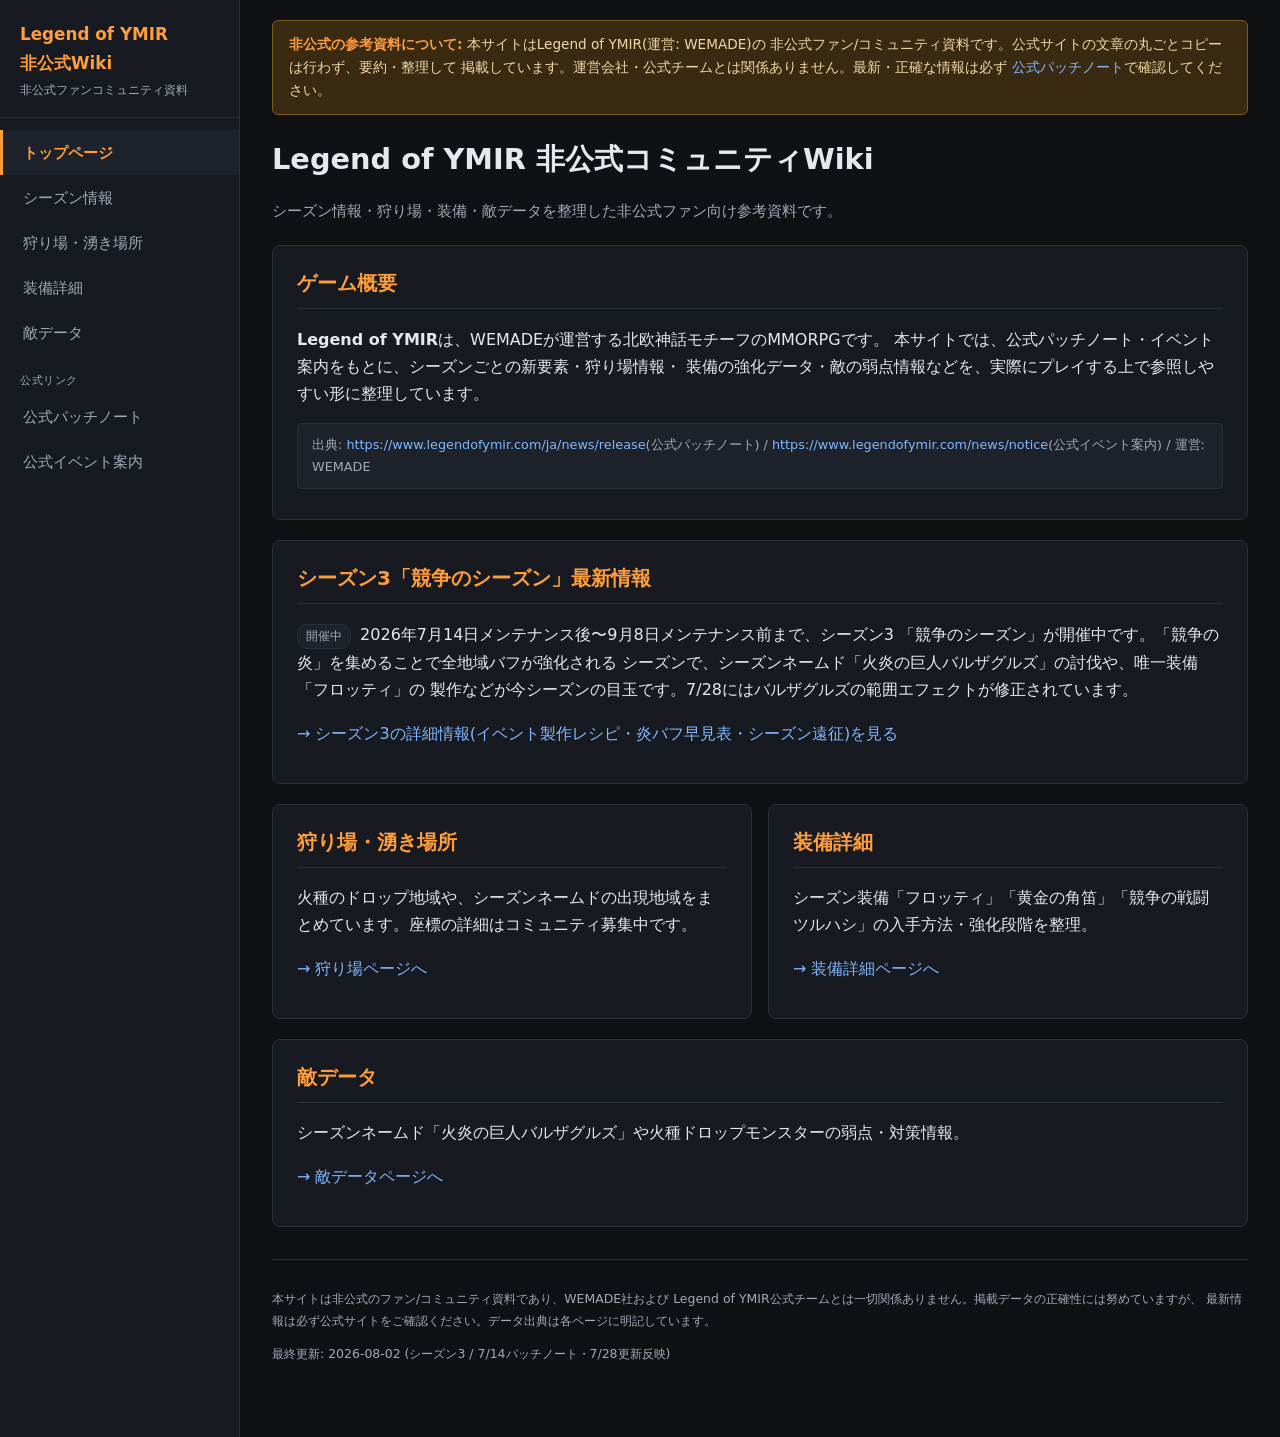
==== index.html @ bcb29cc2 "feat: legendofymir community site v1 (wiki-style structure + equipment/enemy deep-dive)" ====
<!DOCTYPE html>
<html lang="ja">
<head>
<meta charset="UTF-8">
<meta name="viewport" content="width=device-width, initial-scale=1.0">
<title>Legend of YMIR 非公式コミュニティWiki</title>
<meta name="description" content="Legend of YMIR(WEMADE)の非公式ファンコミュニティ資料。シーズン情報・狩り場・装備・敵データをまとめています。">
<link rel="stylesheet" href="assets/css/style.css">
</head>
<body>
<div class="layout">
  <aside class="sidebar">
    <div class="site-title">
      <a href="index.html">Legend of YMIR<br>非公式Wiki</a>
      <span class="sub">非公式ファンコミュニティ資料</span>
    </div>
    <nav>
      <ul>
        <li><a href="index.html" class="active">トップページ</a></li>
        <li><a href="season.html">シーズン情報</a></li>
        <li><a href="hunting-grounds.html">狩り場・湧き場所</a></li>
        <li><a href="equipment.html">装備詳細</a></li>
        <li><a href="enemies.html">敵データ</a></li>
      </ul>
      <div class="nav-section-label">公式リンク</div>
      <ul>
        <li><a href="https://www.legendofymir.com/ja/news/release" target="_blank" rel="noopener">公式パッチノート</a></li>
        <li><a href="https://www.legendofymir.com/news/notice" target="_blank" rel="noopener">公式イベント案内</a></li>
      </ul>
    </nav>
  </aside>

  <main class="main">
    <div class="unofficial-banner">
      <strong>非公式の参考資料について:</strong> 本サイトはLegend of YMIR(運営: WEMADE)の
      非公式ファン/コミュニティ資料です。公式サイトの文章の丸ごとコピーは行わず、要約・整理して
      掲載しています。運営会社・公式チームとは関係ありません。最新・正確な情報は必ず
      <a href="https://www.legendofymir.com/ja/news/release" target="_blank" rel="noopener">公式パッチノート</a>で確認してください。
    </div>

    <div class="page-header">
      <h1>Legend of YMIR 非公式コミュニティWiki</h1>
      <p class="lead">シーズン情報・狩り場・装備・敵データを整理した非公式ファン向け参考資料です。</p>
    </div>

    <div class="card">
      <h2>ゲーム概要</h2>
      <p>
        <strong>Legend of YMIR</strong>は、WEMADEが運営する北欧神話モチーフのMMORPGです。
        本サイトでは、公式パッチノート・イベント案内をもとに、シーズンごとの新要素・狩り場情報・
        装備の強化データ・敵の弱点情報などを、実際にプレイする上で参照しやすい形に整理しています。
      </p>
      <p class="source-box">
        出典: <a href="https://www.legendofymir.com/ja/news/release" target="_blank" rel="noopener">https://www.legendofymir.com/ja/news/release</a>(公式パッチノート) /
        <a href="https://www.legendofymir.com/news/notice" target="_blank" rel="noopener">https://www.legendofymir.com/news/notice</a>(公式イベント案内) / 運営: WEMADE
      </p>
    </div>

    <div class="card">
      <h2>シーズン3「競争のシーズン」最新情報</h2>
      <p>
        <span class="tag">開催中</span>
        2026年7月14日メンテナンス後〜9月8日メンテナンス前まで、シーズン3
        「競争のシーズン」が開催中です。「競争の炎」を集めることで全地域バフが強化される
        シーズンで、シーズンネームド「火炎の巨人バルザグルズ」の討伐や、唯一装備「フロッティ」の
        製作などが今シーズンの目玉です。7/28にはバルザグルズの範囲エフェクトが修正されています。
      </p>
      <p><a href="season.html">→ シーズン3の詳細情報(イベント製作レシピ・炎バフ早見表・シーズン遠征)を見る</a></p>
    </div>

    <div class="grid-2">
      <div class="card">
        <h2>狩り場・湧き場所</h2>
        <p>火種のドロップ地域や、シーズンネームドの出現地域をまとめています。座標の詳細はコミュニティ募集中です。</p>
        <p><a href="hunting-grounds.html">→ 狩り場ページへ</a></p>
      </div>
      <div class="card">
        <h2>装備詳細</h2>
        <p>シーズン装備「フロッティ」「黄金の角笛」「競争の戦闘ツルハシ」の入手方法・強化段階を整理。</p>
        <p><a href="equipment.html">→ 装備詳細ページへ</a></p>
      </div>
    </div>

    <div class="card">
      <h2>敵データ</h2>
      <p>シーズンネームド「火炎の巨人バルザグルズ」や火種ドロップモンスターの弱点・対策情報。</p>
      <p><a href="enemies.html">→ 敵データページへ</a></p>
    </div>

    <footer class="site-footer">
      <p>
        本サイトは非公式のファン/コミュニティ資料であり、WEMADE社および
        Legend of YMIR公式チームとは一切関係ありません。掲載データの正確性には努めていますが、
        最新情報は必ず公式サイトをご確認ください。データ出典は各ページに明記しています。
      </p>
      <p>最終更新: 2026-08-02 (シーズン3 / 7/14パッチノート・7/28更新反映)</p>
    </footer>
  </main>
</div>
</body>
</html>
---- assets/css/style.css ----
/* Legend of YMIR Community Wiki - shared stylesheet */
:root {
  --bg: #0f1115;
  --panel: #171a21;
  --panel-alt: #1e222b;
  --border: #2a2f3a;
  --text: #e6e8ec;
  --text-dim: #a3a9b7;
  --accent: #ff9d3d;
  --accent-dim: #cf7a25;
  --link: #7fb8ff;
  --warn-bg: #3a2a12;
  --warn-border: #7a5a20;
  --community-bg: #1a2530;
  --community-border: #2f4a63;
}

* { box-sizing: border-box; }

html, body {
  margin: 0;
  padding: 0;
  background: var(--bg);
  color: var(--text);
  font-family: "Hiragino Sans", "Yu Gothic UI", "Meiryo", system-ui, sans-serif;
  line-height: 1.7;
}

a { color: var(--link); text-decoration: none; }
a:hover { text-decoration: underline; }

.layout {
  display: flex;
  min-height: 100vh;
  max-width: 1280px;
  margin: 0 auto;
}

/* Sidebar */
.sidebar {
  width: 240px;
  flex-shrink: 0;
  background: var(--panel);
  border-right: 1px solid var(--border);
  padding: 20px 0;
}

.sidebar .site-title {
  padding: 0 20px 16px;
  border-bottom: 1px solid var(--border);
  margin-bottom: 12px;
}

.sidebar .site-title a {
  color: var(--accent);
  font-weight: 700;
  font-size: 1.05rem;
}

.sidebar .site-title .sub {
  display: block;
  color: var(--text-dim);
  font-size: 0.72rem;
  margin-top: 4px;
}

.sidebar nav ul {
  list-style: none;
  margin: 0;
  padding: 0;
}

.sidebar nav li a {
  display: block;
  padding: 10px 20px;
  color: var(--text-dim);
  font-size: 0.92rem;
  border-left: 3px solid transparent;
}

.sidebar nav li a:hover {
  background: var(--panel-alt);
  color: var(--text);
  text-decoration: none;
}

.sidebar nav li a.active {
  border-left-color: var(--accent);
  color: var(--accent);
  background: var(--panel-alt);
  font-weight: 700;
}

.sidebar .nav-section-label {
  padding: 16px 20px 4px;
  font-size: 0.7rem;
  color: var(--text-dim);
  letter-spacing: 0.05em;
}

/* Main content */
.main {
  flex: 1;
  min-width: 0;
  padding: 0 32px 60px;
}

.unofficial-banner {
  background: var(--warn-bg);
  border: 1px solid var(--warn-border);
  border-radius: 6px;
  padding: 12px 16px;
  margin: 20px 0;
  font-size: 0.85rem;
  color: #f0d9a8;
}

.unofficial-banner strong { color: var(--accent); }

.page-header h1 {
  font-size: 1.8rem;
  margin: 20px 0 4px;
  color: var(--text);
}

.page-header .lead {
  color: var(--text-dim);
  font-size: 0.95rem;
  margin-bottom: 20px;
}

.card {
  background: var(--panel);
  border: 1px solid var(--border);
  border-radius: 8px;
  padding: 20px 24px;
  margin-bottom: 20px;
}

.card h2 {
  font-size: 1.25rem;
  margin-top: 0;
  color: var(--accent);
  border-bottom: 1px solid var(--border);
  padding-bottom: 8px;
}

.card h3 {
  font-size: 1.05rem;
  color: var(--text);
  margin-bottom: 6px;
}

table {
  width: 100%;
  border-collapse: collapse;
  margin: 12px 0;
  font-size: 0.88rem;
}

th, td {
  border: 1px solid var(--border);
  padding: 8px 10px;
  text-align: left;
  vertical-align: top;
}

th {
  background: var(--panel-alt);
  color: var(--accent);
  font-weight: 700;
}

tr:nth-child(even) td {
  background: rgba(255,255,255,0.02);
}

.tag {
  display: inline-block;
  padding: 2px 8px;
  border-radius: 10px;
  font-size: 0.72rem;
  background: var(--panel-alt);
  border: 1px solid var(--border);
  color: var(--text-dim);
  margin-right: 4px;
}

.community-note {
  background: var(--community-bg);
  border: 1px solid var(--community-border);
  border-left: 4px solid var(--link);
  border-radius: 4px;
  padding: 12px 16px;
  margin: 12px 0;
  font-size: 0.88rem;
}

.community-note .label {
  display: block;
  color: var(--link);
  font-weight: 700;
  font-size: 0.78rem;
  margin-bottom: 4px;
}

.source-box {
  background: var(--panel-alt);
  border: 1px solid var(--border);
  border-radius: 4px;
  padding: 10px 14px;
  font-size: 0.8rem;
  color: var(--text-dim);
  margin: 10px 0;
}

.placeholder-box {
  border: 1px dashed var(--border);
  border-radius: 6px;
  padding: 24px;
  text-align: center;
  color: var(--text-dim);
  font-size: 0.85rem;
  background: var(--panel-alt);
}

.grid-2 {
  display: grid;
  grid-template-columns: 1fr 1fr;
  gap: 16px;
}

@media (max-width: 820px) {
  .layout { flex-direction: column; }
  .sidebar { width: 100%; border-right: none; border-bottom: 1px solid var(--border); }
  .grid-2 { grid-template-columns: 1fr; }
  .main { padding: 0 16px 40px; }
}

footer.site-footer {
  border-top: 1px solid var(--border);
  margin-top: 32px;
  padding-top: 16px;
  color: var(--text-dim);
  font-size: 0.78rem;
}

.badge-caution {
  color: #f0d9a8;
  font-weight: 700;
}
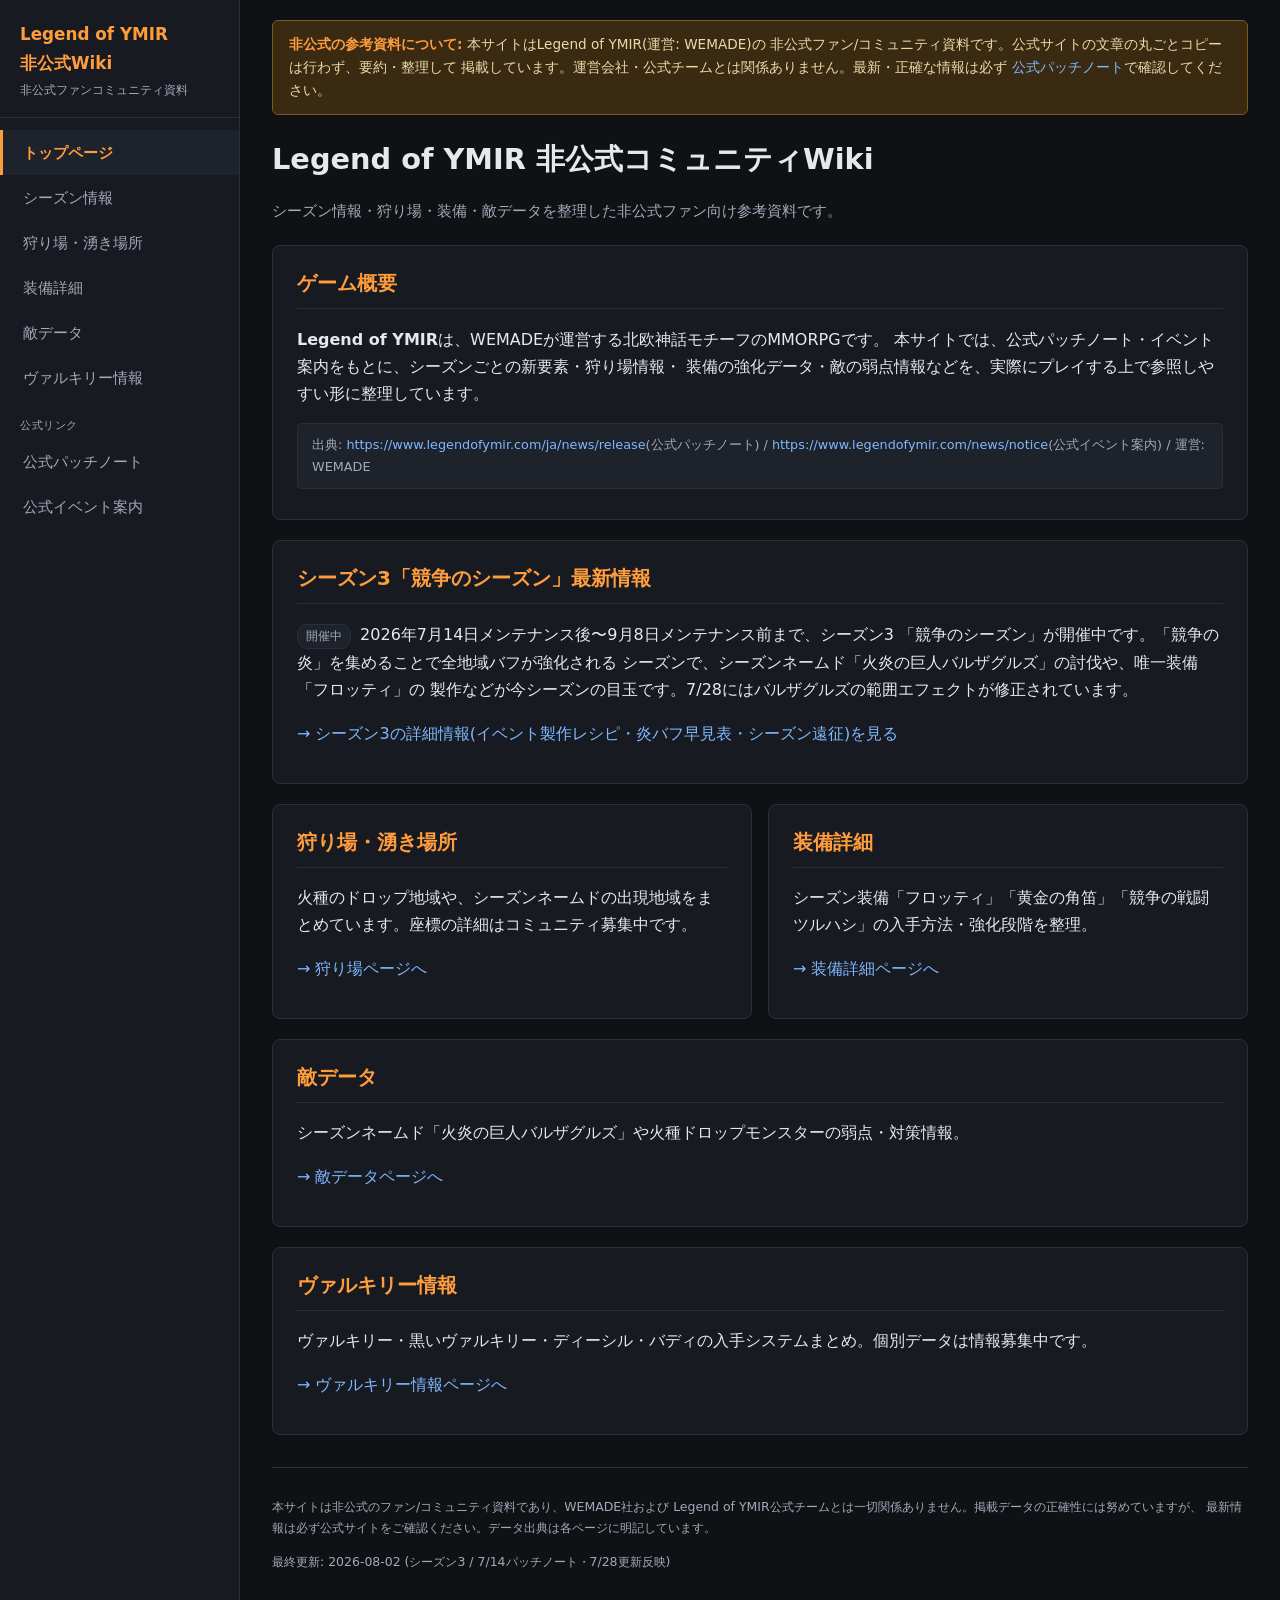
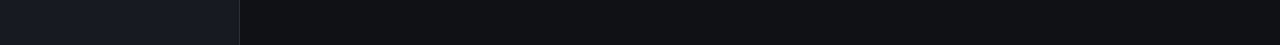
==== commit ef48b430: "feat: add valkyries.html (community-researched valkyrie data, sourced and unconfirmed items marked)" ====
--- a/index.html
+++ b/index.html
@@ -21,6 +21,7 @@
         <li><a href="hunting-grounds.html">狩り場・湧き場所</a></li>
         <li><a href="equipment.html">装備詳細</a></li>
         <li><a href="enemies.html">敵データ</a></li>
+        <li><a href="valkyries.html">ヴァルキリー情報</a></li>
       </ul>
       <div class="nav-section-label">公式リンク</div>
       <ul>
@@ -87,6 +88,12 @@
       <p><a href="enemies.html">→ 敵データページへ</a></p>
     </div>
 
+    <div class="card">
+      <h2>ヴァルキリー情報</h2>
+      <p>ヴァルキリー・黒いヴァルキリー・ディーシル・バディの入手システムまとめ。個別データは情報募集中です。</p>
+      <p><a href="valkyries.html">→ ヴァルキリー情報ページへ</a></p>
+    </div>
+
     <footer class="site-footer">
       <p>
         本サイトは非公式のファン/コミュニティ資料であり、WEMADE社および
